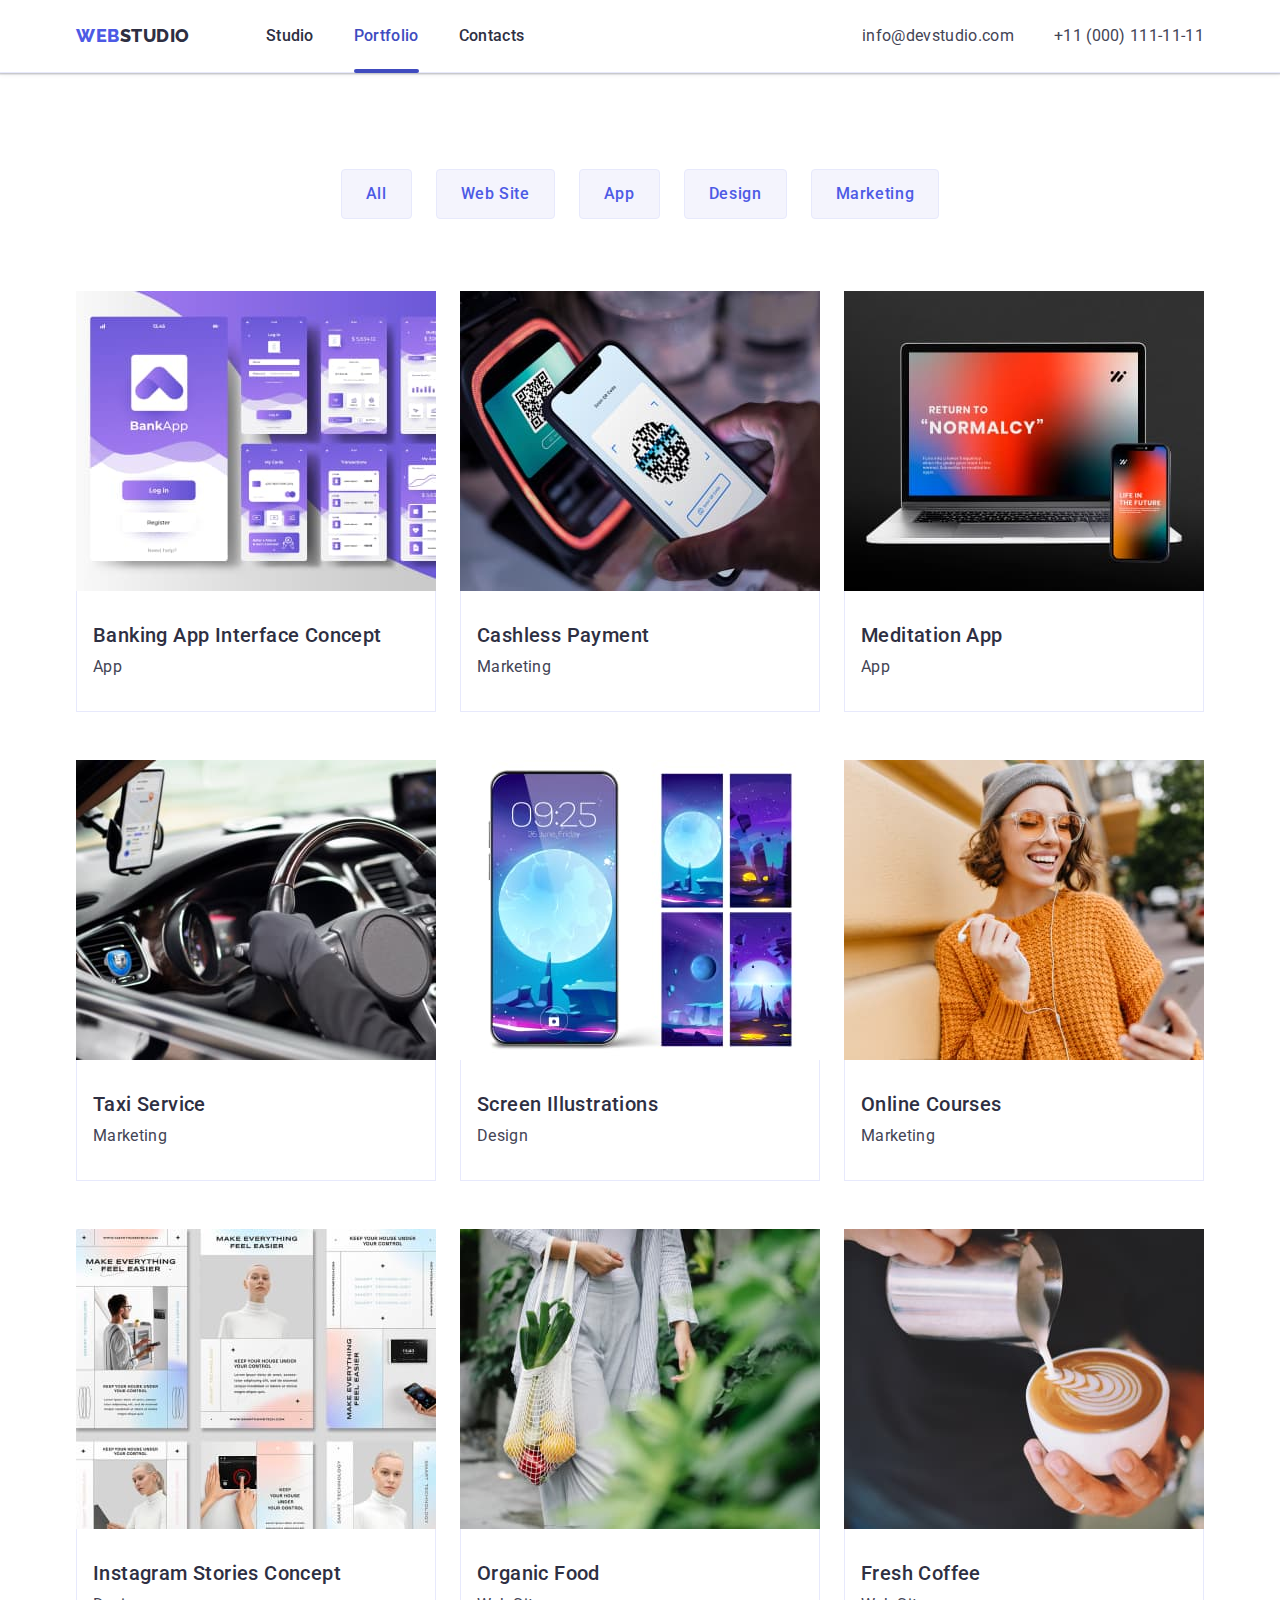
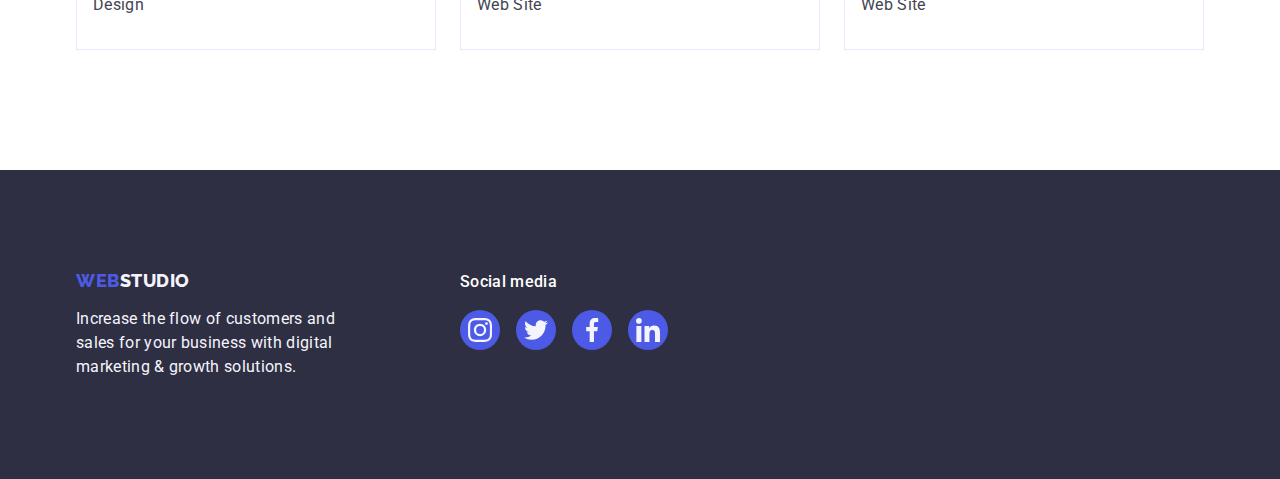
==== portfolio.html @ bb3ef331 "Initial commit" ====
<!DOCTYPE html>
<html lang="en">
  <head>
    <meta charset="UTF-8" />
    <meta name="description" content="web-design-studio" />
    <!--Fonts-->
    <link rel="preconnect" href="https://fonts.googleapis.com" />
    <link rel="preconnect" href="https://fonts.gstatic.com" crossorigin />
    <link
      rel="stylesheet"
      href="https://cdnjs.cloudflare.com/ajax/libs/modern-normalize/2.0.0/modern-normalize.min.css"
    />
    <link
      href="https://fonts.googleapis.com/css2?family=Raleway:wght@700;800&family=Roboto:wght@400;500;700;900&display=swap"
      rel="stylesheet"
    />

    <!--Custom styles-->
    <link rel="stylesheet" href="./css/styles.css" />
    <title>Портфоліо</title>
  </head>
  <body>
    <!-- Header section -->
    <header class="header">
      <div class="header-container container">
        <nav class="header-nav">
          <a class="header-logo link" href="./index.html"
            >Web<span class="header-logo-black">Studio</span></a
          >
          <ul class="header-list list">
            <li class="header-item">
              <a class="header-link link" href="./index.html">Studio</a>
            </li>
            <li class="header-item">
              <a class="header-link active link" href="./portfolio.html"
                >Portfolio</a
              >
            </li>
            <li class="header-item">
              <a class="header-link link" href="">Contacts</a>
            </li>
          </ul>
        </nav>
        <address class="address">
          <ul class="address-list list">
            <li class="address-item">
              <a class="address-link link" href="mailto:info@devstudio.com"
                >info@devstudio.com</a
              >
            </li>
            <li class="address-item">
              <a class="address-link link" href="tel:+110001111111"
                >+11 (000) 111-11-11</a
              >
            </li>
          </ul>
        </address>
      </div>
    </header>

    <!-- Portfolio main section -->
    <main>
      <section class="portfolio-section">
        <div class="container">
          <h1 class="visually-hidden">Portfolio</h1>
          <ul class="portfolio-filter list">
            <li class="filter-item">
              <button class="filter-button" type="button">All</button>
            </li>
            <li class="filter-item">
              <button class="filter-button" type="button">Web Site</button>
            </li>
            <li class="filter-item">
              <button class="filter-button" type="button">App</button>
            </li>
            <li class="filter-item">
              <button class="filter-button" type="button">Design</button>
            </li>
            <li class="filter-item">
              <button class="filter-button" type="button">Marketing</button>
            </li>
          </ul>
          <ul class="portfolio-galery list">
            <li class="portfolio-item">
              <div class="wrapper">
                <a class="project-link link" href="">
                  <img
                    class="portfolio-img img"
                    src="./images/portfolio/img-8.jpg"
                    alt="Banking-App-Interface-Concept"
                    width="360"
                    height="300"
                  />
                  <p class="overlay">
                    14 Stylish and User-Friendly App Design Concepts · Task
                    Manager App · Calorie Tracker App · Exotic Fruit Ecommerce
                    App · Cloud Storage App
                  </p>
                </a>
              </div>
              <div class="portfolio-container">
                <h2 class="portfolio-item-title">
                  Banking App Interface Concept
                </h2>
                <p class="portfolio-item-type">App</p>
              </div>
            </li>
            <li class="portfolio-item">
              <div class="wrapper">
                <a class="project-link link" href="">
                  <img
                    class="portfolio-img img"
                    src="./images/portfolio/img-7.jpg"
                    alt="Process-of-Cashless-Payment"
                    width="360"
                    height="300"
                  />
                  <p class="overlay">
                    14 Stylish and User-Friendly App Design Concepts · Task
                    Manager App · Calorie Tracker App · Exotic Fruit Ecommerce
                    App · Cloud Storage App
                  </p>
                </a>
              </div>
              <div class="portfolio-container">
                <h2 class="portfolio-item-title">Cashless Payment</h2>
                <p class="portfolio-item-type">Marketing</p>
              </div>
            </li>
            <li class="portfolio-item">
              <div class="wrapper">
                <a class="project-link link" href=""
                  ><img
                    class="portfolio-img img"
                    src="./images/portfolio/img-6.jpg"
                    alt="Example-of-Meditation-App-on-PC-and-Mobile-Phone"
                    width="360"
                    height="300"
                  />
                  <p class="overlay">
                    14 Stylish and User-Friendly App Design Concepts · Task
                    Manager App · Calorie Tracker App · Exotic Fruit Ecommerce
                    App · Cloud Storage App
                  </p>
                </a>
              </div>
              <div class="portfolio-container">
                <h2 class="portfolio-item-title">Meditation App</h2>
                <p class="portfolio-item-type">App</p>
              </div>
            </li>
            <li class="portfolio-item">
              <div class="wrapper">
                <a class="project-link link" href=""
                  ><img
                    class="portfolio-img img"
                    src="./images/portfolio/img-5.jpg"
                    alt="The-Car-Driver-uses-Taxi-Service-App"
                    width="360"
                    height="300"
                  />
                  <p class="overlay">
                    14 Stylish and User-Friendly App Design Concepts · Task
                    Manager App · Calorie Tracker App · Exotic Fruit Ecommerce
                    App · Cloud Storage App
                  </p>
                </a>
              </div>
              <div class="portfolio-container">
                <h2 class="portfolio-item-title">Taxi Service</h2>
                <p class="portfolio-item-type">Marketing</p>
              </div>
            </li>
            <li class="portfolio-item">
              <div class="wrapper">
                <a class="project-link link" href=""
                  ><img
                    class="portfolio-img img"
                    src="./images/portfolio/img-4.jpg"
                    alt="Examples-of-Screen-Illustration-on-Mobile-Phone"
                    width="360"
                    height="300"
                  />
                  <p class="overlay">
                    14 Stylish and User-Friendly App Design Concepts · Task
                    Manager App · Calorie Tracker App · Exotic Fruit Ecommerce
                    App · Cloud Storage App
                  </p>
                </a>
              </div>
              <div class="portfolio-container">
                <h2 class="portfolio-item-title">Screen Illustrations</h2>
                <p class="portfolio-item-type">Design</p>
              </div>
            </li>
            <li class="portfolio-item">
              <div class="wrapper">
                <a class="project-link link" href=""
                  ><img
                    class="portfolio-img img"
                    src="./images/portfolio/img-3.jpg"
                    alt="Woman-is-attanding-Online-Courses-via-Phone"
                    width="360"
                    height="300"
                  />
                  <p class="overlay">
                    14 Stylish and User-Friendly App Design Concepts · Task
                    Manager App · Calorie Tracker App · Exotic Fruit Ecommerce
                    App · Cloud Storage App
                  </p>
                </a>
              </div>
              <div class="portfolio-container">
                <h2 class="portfolio-item-title">Online Courses</h2>
                <p class="portfolio-item-type">Marketing</p>
              </div>
            </li>
            <li class="portfolio-item">
              <div class="wrapper">
                <a class="project-link link" href=""
                  ><img
                    class="portfolio-img img"
                    src="./images/portfolio/img-2.jpg"
                    alt="Example-of-Instagram-Stories-Concept"
                    width="360"
                    height="300"
                  />
                  <p class="overlay">
                    14 Stylish and User-Friendly App Design Concepts · Task
                    Manager App · Calorie Tracker App · Exotic Fruit Ecommerce
                    App · Cloud Storage App
                  </p>
                </a>
              </div>
              <div class="portfolio-container">
                <h2 class="portfolio-item-title">Instagram Stories Concept</h2>
                <p class="portfolio-item-type">Design</p>
              </div>
            </li>
            <li class="portfolio-item">
              <div class="wrapper">
                <a class="project-link link" href=""
                  ><img
                    class="portfolio-img img"
                    src="./images/portfolio/img-1.jpg"
                    alt="Woman-is-caring-Fresh-Fruits-and-Vegetables-in-the-Eco-Bag"
                    width="360"
                    height="300"
                  />
                  <p class="overlay">
                    14 Stylish and User-Friendly App Design Concepts · Task
                    Manager App · Calorie Tracker App · Exotic Fruit Ecommerce
                    App · Cloud Storage App
                  </p>
                </a>
              </div>
              <div class="portfolio-container">
                <h2 class="portfolio-item-title">Organic Food</h2>
                <p class="portfolio-item-type">Web Site</p>
              </div>
            </li>
            <li class="portfolio-item">
              <div class="wrapper">
                <a class="project-link link" href=""
                  ><img
                    class="portfolio-img img"
                    src="./images/portfolio/img.jpg"
                    alt="Process-of-Coffee-Making"
                    width="360"
                    height="300"
                  />
                  <p class="overlay">
                    14 Stylish and User-Friendly App Design Concepts · Task
                    Manager App · Calorie Tracker App · Exotic Fruit Ecommerce
                    App · Cloud Storage App
                  </p>
                </a>
              </div>
              <div class="portfolio-container">
                <h2 class="portfolio-item-title">Fresh Coffee</h2>
                <p class="portfolio-item-type">Web Site</p>
              </div>
            </li>
          </ul>
        </div>
      </section>
    </main>

    <!-- Footer section -->
    <footer class="footer">
      <div class="footer-container container">
        <div class="footer-logo-container">
          <a class="footer-logo link" href="./index.html"
            >Web<span class="footer-logo-white">Studio</span></a
          >
          <p class="footer-slogan">
            Increase the flow of customers and sales for your business with
            digital marketing & growth solutions.
          </p>
        </div>
        <div class="footer-social-container">
          <p class="footer-social-title">Social media</p>
          <ul class="footer-icon-list list">
            <li class="footer-icon-item">
              <a
                class="footer-social-link"
                href="https://www.instagram.com/"
                target="_blank"
                rel="noopener noreffer"
                aria-label="link to instagram"
              >
                <svg class="footer-social-icon" width="24" height="24">
                  <use href="./images/icons.svg#instagram"></use>
                </svg>
              </a>
            </li>
            <li class="footer-icon-item">
              <a
                class="footer-social-link"
                href="https://www.twitter.com/"
                target="_blank"
                rel="noopener noreffer"
                aria-label="link to twitter"
              >
                <svg class="footer-social-icon" width="24" height="24">
                  <use href="./images/icons.svg#twitter"></use>
                </svg>
              </a>
            </li>
            <li class="footer-icon-item">
              <a
                class="footer-social-link"
                href="https://www.facebook.com/"
                target="_blank"
                rel="noopener noreffer"
                aria-label="link to facebook"
              >
                <svg class="footer-social-icon" width="24" height="24">
                  <use href="./images/icons.svg#facebook"></use>
                </svg>
              </a>
            </li>
            <li class="footer-icon-item">
              <a
                class="footer-social-link"
                href="https://www.linkedin.com/"
                target="_blank"
                rel="noopener noreffer"
                aria-label="link to linkedin"
              >
                <svg class="footer-social-icon" width="24" height="24">
                  <use href="./images/icons.svg#linkedin"></use>
                </svg>
              </a>
            </li>
          </ul>
        </div>
      </div>
    </footer>
  </body>
</html>
---- css/styles.css ----
/* Common styles */
:root {
  --dark-color: rgb(46, 47, 66);
  --body-text-color: #434455;
  --primary-brand-color: #4d5ae5;
  --white-background-color: #ffffff;
  --pressed-state-color: #404bbf;
  --cloud-light-color: #f4f4fd;
  --cornflower-accent-color: #e7e9fc;
  --light-slate-color: #8e8f99;
}

.container {
  width: 1158px;
  margin-right: auto;
  margin-left: auto;
  padding-right: 15px;
  padding-left: 15px;
}
.section {
  padding-top: 60px;
  padding-bottom: 60px;
}
body {
  font-family: "Roboto", sans-serif;
  color: var(--body-text-color);
  background-color: var(--white-background-color);
}

.link {
  text-decoration: none;
  font-style: normal;
}
.list {
  list-style-type: none;
}

.img {
  display: block;
}
h1,
h2,
h3,
h4,
h5,
h6,
p {
  margin: 0;
}
ul,
ol {
  margin: 0;
  padding-top: 0;
  padding-inline-start: 0;
}
.visually-hidden {
  position: absolute;
  width: 1px;
  height: 1px;
  margin: -1px;
  border: 0;
  padding: 0;
  white-space: nowrap;
  clip-path: inset(100%);
  clip: rect(0 0 0 0);
  overflow: hidden;
}

/**
  |============================
  | Header styles
  |============================
*/
.header {
  border-bottom: 1px solid var(--cornflower-accent-color);
  box-shadow: 0px 1px 6px 0px rgba(46, 47, 66, 0.08),
    0px 1px 1px 0px rgba(46, 47, 66, 0.16),
    0px 2px 1px 0px rgba(46, 47, 66, 0.08);
}
.header-container {
  display: flex;
  justify-content: space-between;
}
.header-nav {
  display: flex;
  align-items: center;
}
.header-logo {
  display: flex;
  align-items: center;
  font-family: "Raleway", sans-serif;
  font-weight: 800;
  font-size: 18px;
  line-height: 1.17;
  letter-spacing: 0.03em;
  text-transform: uppercase;
  color: var(--primary-brand-color);
  margin-right: 76px;
}
.header-logo-black {
  color: var(--dark-color);
}

.header-list {
  display: flex;
  align-items: center;
  gap: 40px;
}
.header-item {
  position: relative;
}
.header-link {
  font-weight: 500;
  font-size: 16px;
  line-height: 1.5;
  letter-spacing: 0.02em;
  color: var(--dark-color);
  padding: 24px 0;
  transition: color 250ms cubic-bezier(0.4, 0, 0.2, 1);
  position: relative;
  display: block;
}

.header-link:hover,
.header-link:focus {
  color: var(--pressed-state-color);
}
.header-link:active {
  color: var(--pressed-state-color);
}
.active {
  color: var(--pressed-state-color);
}
.header-link.active::after {
  content: "";
  color: var(--pressed-state-color);
  background-color: var(--pressed-state-color);
  bottom: -1px;
  left: 0;
  display: block;
  position: absolute;
  width: 100%;
  border-radius: 2px;
  height: 4px;
}

.address {
  font-style: normal;
}
.address-list {
  display: flex;
  align-items: center;
  gap: 40px;
}
.address-item {
  padding-top: 24px;
  padding-bottom: 24px;
}
.address-link {
  font-size: 16px;
  line-height: 1.5;
  letter-spacing: 0.02em;
  color: var(--body-text-color);
  transition: color 250ms cubic-bezier(0.4, 0, 0.2, 1);
}

.address-link:hover,
.address-link:focus {
  color: var(--pressed-state-color);
}
/**
  |============================
  | Hero styles
  |============================
*/
.main {
}
.section-hero {
  background-color: var(--dark-color);
  background-image: linear-gradient(
      rgba(46, 47, 66, 0.7),
      rgba(46, 47, 66, 0.7)
    ),
    url(../images/people-office.jpg);
  background-repeat: no-repeat;
  background-position: center;
  background-size: cover;
  background-clip: border-box;
  max-width: 1440px;
  padding-top: 188px;
  padding-bottom: 188px;
  margin: 0 auto;
}
.hero-title {
  font-weight: 700;
  font-size: 56px;
  line-height: 1.07;
  letter-spacing: 0.02em;
  color: var(--white-background-color);
  text-align: center;
  margin-bottom: 48px;
  max-width: 496px;
  margin-right: auto;
  margin-left: auto;
}
.hero-button {
  cursor: pointer;
  font-family: inherit;
  font-weight: 500;
  font-size: 16px;
  line-height: 1.5;
  letter-spacing: 0.04em;
  color: var(--white-background-color);
  background-color: var(--primary-brand-color);
  display: block;
  margin-right: auto;
  margin-left: auto;
  min-width: 169px;
  min-height: 56px;
  border: none;
  border-radius: 4px;
  box-shadow: 0px 4px 4px 0px rgba(0, 0, 0, 0.15);
  transition: background-color 250ms cubic-bezier(0.4, 0, 0.2, 1);
}
.hero-button:hover,
.hero-button:focus {
  background-color: var(--pressed-state-color);
}

/**
  |============================
  | Benefits styles
  |============================
*/
.section-benefits {
  padding: 120px 0;
}
.benefits-title {
}
.benefits-list {
  display: flex;
  gap: 24px;
}
.benefits-item {
  width: 264px;
}
.benefits-icon-container {
  display: flex;
  background-color: var(--cloud-light-color);
  border-radius: 4px;
  align-items: center;
  padding: 24px 100px;
  justify-content: center;
  margin-bottom: 8px;
}
.benefits-icon {
}
.benefits-name {
  font-weight: 500;
  font-size: 20px;
  line-height: 1.2;
  letter-spacing: 0.02em;
  color: var(--dark-color);
  margin-bottom: 8px;
}
.benefits-descritpion {
  font-size: 16px;
  line-height: 1.5;
  letter-spacing: 0.02em;
  color: var(--body-text-color);
}

/**
  |============================
  | Servises styles
  |============================
*/
.section-services {
  padding-bottom: 120px;
}
.services-title {
  font-weight: 700;
  font-size: 36px;
  line-height: 1.11;
  text-align: center;
  letter-spacing: 0.02em;
  text-transform: capitalize;
  color: var(--dark-color);
  margin-bottom: 72px;
}
.services-list {
  display: flex;
  justify-content: space-between;
  gap: 24px;
}
.services-item {
  transition: 250ms cubic-bezier(0.4, 0, 0.2, 1);
}
.services-item:hover,
.services-item:focus {
  transform: scale(1.05);
}

.services-img {
  display: block;
}

/**
  |============================
  | Team section styles
  |============================
*/
.section-team {
  background-color: var(--cloud-light-color);
  padding-top: 120px;
  padding-bottom: 120px;
}
.team-title {
  font-weight: 700;
  font-size: 36px;
  line-height: 1.11;
  text-align: center;
  letter-spacing: 0.02em;
  text-transform: capitalize;
  color: var(--dark-color);
  margin-bottom: 72px;
}
.team-list {
  display: flex;
  justify-content: space-between;
  gap: 24px;
}
.team-member {
  background-color: var(--white-background-color);
  border-radius: 0px 0px 4px 4px;
  box-shadow: 0px 2px 1px 0px rgba(46, 47, 66, 0.08),
    0px 1px 1px 0px rgba(46, 47, 66, 0.16),
    0px 1px 6px 0px rgba(46, 47, 66, 0.08);
}
.team-img {
}
.container-employee {
  padding: 32px 0;
}
.member-name {
  font-weight: 500;
  font-size: 20px;
  line-height: 1.2;
  text-align: center;
  letter-spacing: 0.02em;
  color: var(--dark-color);
  margin-bottom: 8px;
}
.member-position {
  font-size: 16px;
  line-height: 1.5;
  text-align: center;
  letter-spacing: 0.02em;
  color: var(--body-text-color);
  margin-bottom: 8px;
}
.team-icons-container {
  padding-top: 8px;
}
.team-icon-list {
  display: flex;
  justify-content: center;
  gap: 24px;
}

.team-icon-item {
}

.team-network-link {
  width: 100%;
  height: 100%;
  width: 40px;
  height: 40px;
  display: flex;
  justify-content: center;
  align-items: center;
  background-color: var(--primary-brand-color);
  border-radius: 50%;
  transition: background-color 250ms cubic-bezier(0.4, 0, 0.2, 1);
}
.team-network-link:hover,
.team-network-link:focus {
  background-color: var(--pressed-state-color);
}
.team-section-icon {
  display: block;
  fill: var(--cloud-light-color);
}
/**
  |============================
  | Customer section
  |============================
*/
.customer-section {
  padding-top: 120px;
  padding-bottom: 120px;
}

.customers-title {
  display: flex;
  justify-content: center;
  color: var(--dark-color);
  text-align: center;
  font-size: 36px;
  line-height: 1.11;
  letter-spacing: 0.72px;
  text-transform: capitalize;
  margin-right: auto;
  margin-left: auto;
  margin-bottom: 72px;
}
.customer-list {
  display: flex;
  gap: 24px;
}
.customers-item {
}

.customers-link {
  display: flex;
  align-items: center;
  justify-content: center;
  color: var(--light-slate-color);
  border: 1px solid var(--light-slate-color);
  border-radius: 4px;
  width: 168px;
  height: 88px;
  padding: 16px 32px;
  transition: border-color 250ms cubic-bezier(0.4, 0, 0.2, 1),
    color 250ms cubic-bezier(0.4, 0, 0.2, 1);
}

.customers-link:hover,
.customers-link:focus {
  border-color: var(--pressed-state-color);
  color: var(--pressed-state-color);
  transform: scale(1.05);
}
.customers-icon {
  display: inline-block;
  fill: currentColor;
}

/**
  |============================
  | Footer styles
  |============================
*/
.footer {
  background-color: var(--dark-color);
  padding-top: 100px;
  padding-bottom: 100px;
}
.footer-container {
  display: flex;
  justify-content: flex-start;
  align-items: baseline;
}
.footer-logo-container {
  margin-right: 120px;
}
.footer-logo {
  font-family: "Raleway", sans-serif;
  font-weight: 800;
  font-size: 18px;
  line-height: 1.17;
  letter-spacing: 0.03em;
  text-transform: uppercase;
  color: var(--primary-brand-color);
}
.footer-logo {
  display: inline-block;
  margin-bottom: 16px;
}
.footer-logo-white {
  color: var(--cloud-light-color);
}
.footer-slogan {
  font-size: 16px;
  line-height: 1.5;
  letter-spacing: 0.02em;
  color: var(--cloud-light-color);
  max-width: 264px;
}
.footer-social-container {
}
.footer-social-title {
  font-size: 16px;
  font-weight: 500;
  line-height: 1.5;
  letter-spacing: 0.32px;
  color: var(--white-background-color);
  margin-bottom: 16px;
}
.footer-icon-list {
  display: flex;
  justify-content: flex-start;
  gap: 16px;
}
.footer-icon-item {
  width: 40px;
  height: 40px;
}

.footer-social-link {
  display: flex;
  justify-content: center;
  align-items: center;
  background-color: var(--primary-brand-color);
  border-radius: 50%;
  width: 100%;
  height: 100%;
  transition: background-color 250ms cubic-bezier(0.4, 0, 0.2, 1);
  margin: 0 auto;
}
.footer-social-link:hover,
.footer-social-link:focus {
  background-color: #31d0aa;
}
.footer-social-icon {
  display: block;
  fill: #f4f4fd;
}
/**
  |============================
  | Portfolio styles
  |============================
*/

.portfolio-section {
  padding: 96px 0 120px 0;
}

.portfolio-filter {
  display: flex;
  justify-content: center;
  margin-right: auto;
  margin-left: auto;
  gap: 24px;
  margin-bottom: 72px;
}
.filter-item {
}
.filter-button {
  font-weight: 500;
  font-size: 16px;
  line-height: 1.5;
  letter-spacing: 0.04em;
  cursor: pointer;
  color: var(--primary-brand-color);
  background-color: var(--cloud-light-color);
  border: 1px solid var(--cornflower-accent-color);
  border-radius: 4px;
  padding: 12px 24px;
  transition: background-color 250ms cubic-bezier(0.4, 0, 0.2, 1),
    border 250ms cubic-bezier(0.4, 0, 0.2, 1),
    color 250ms cubic-bezier(0.4, 0, 0.2, 1);
}
.filter-button:hover,
.filter-button:focus {
  color: var(--white-background-color);
  background-color: var(--pressed-state-color);
  border: 1px solid transparent;
}

.portfolio-galery {
  display: flex;
  flex-wrap: wrap;
  flex-direction: row;
  row-gap: 48px;
  column-gap: 24px;
}
.project-link {
  color: var(--body-text-color);
  position: relative;
}
.portfolio-item {
  width: calc((100% - 48px) / 3);
  transition: box-shadow 250ms cubic-bezier(0.4, 0, 0.2, 1);
}
.portfolio-item:hover,
.portfolio-item:focus {
  box-shadow: 0px 2px 1px 0px rgba(46, 47, 66, 0.08),
    0px 1px 1px 0px rgba(46, 47, 66, 0.16),
    0px 1px 6px 0px rgba(46, 47, 66, 0.08);
}
.portfolio-container {
  border: 1px solid var(--cornflower-accent-color);
  border-top: none;
  padding: 32px 16px;
}
/* margin-right: 24px;
  margin-bottom: 24px;
}
.portfolio-item:nth-child(3n) {
  margin-right: 0;
}
.portfolio-item:nth-child(3n) {
  margin-bottom: 0;
} */
.wrapper:hover .overlay {
  transform: translateY(0);
}
.portfolio-img {
}
.wrapper {
  overflow: hidden;
}
.overlay {
  padding: 40px 32px;
  background-color: var(--primary-brand-color);
  position: absolute;
  top: 0;
  left: 0;
  width: 100%;
  height: 100%;
  color: var(--cloud-light-color);
  font-size: 16px;
  line-height: 1.5;
  letter-spacing: 0.32px;
  transform: translateY(100%);
  transition: transform 250ms cubic-bezier(0.4, 0, 0.2, 1);
}
.portfolio-item-title {
  font-weight: 500;
  font-size: 20px;
  line-height: 1.2;
  letter-spacing: 0.02em;
  color: var(--dark-color);
  margin-bottom: 8px;
}
.portfolio-item-type {
  font-size: 16px;
  line-height: 1.5;
  letter-spacing: 0.02em;
}
/**
  |============================
  | Modal window
  |============================
*/

.backdrop {
  position: fixed;
  background: rgba(46, 47, 66, 0.4);
  width: 100%;
  height: 100%;
  top: 0;
  left: 0;
  transition: opacity 250ms cubic-bezier(0.4, 0, 0.2, 1),
    visibility 250ms cubic-bezier(0.4, 0, 0.2, 1);
}

.modal {
  position: absolute;
  top: 50%;
  left: 50%;
  transform: translate(-50%, -50%) scale(1);
  width: 408px;
  min-height: 584px;
  background: #fcfcfc;
  box-shadow: 0px 1px 1px rgba(0, 0, 0, 0.14), 0px 1px 3px rgba(0, 0, 0, 0.12),
    0px 2px 1px rgba(0, 0, 0, 0.2);
  border-radius: 4px;
  transition: transform 250ms cubic-bezier(0.4, 0, 0.2, 1);
}

/*Hidden state*/
.backdrop.is-hidden {
  opacity: 0;
  visibility: hidden;
  pointer-events: none;
}

.modal-button {
  position: absolute;
  top: 24px;
  right: 24px;
  width: 24px;
  height: 24px;
  border-radius: 50%;
  display: flex;
  align-items: center;
  justify-content: center;
  background-color: #e7e9fc;
  border: 1px solid rgba(0, 0, 0, 0.1);
  padding: 0;
  cursor: pointer;
  fill: var(--dark-color);
  transition: background-color 250ms cubic-bezier(0.4, 0, 0.2, 1),
    border 250ms cubic-bezier(0.4, 0, 0.2, 1);
}
.modal-button:hover,
.modal-button:focus {
  border: none;
  background-color: #404bbf;
  fill: var(--white-background-color);
}
.close-icon {
  transition: fill 250ms cubic-bezier(0.4, 0, 0.2, 1);
}
.close-icon:hover,
.close-icon:focus {
}
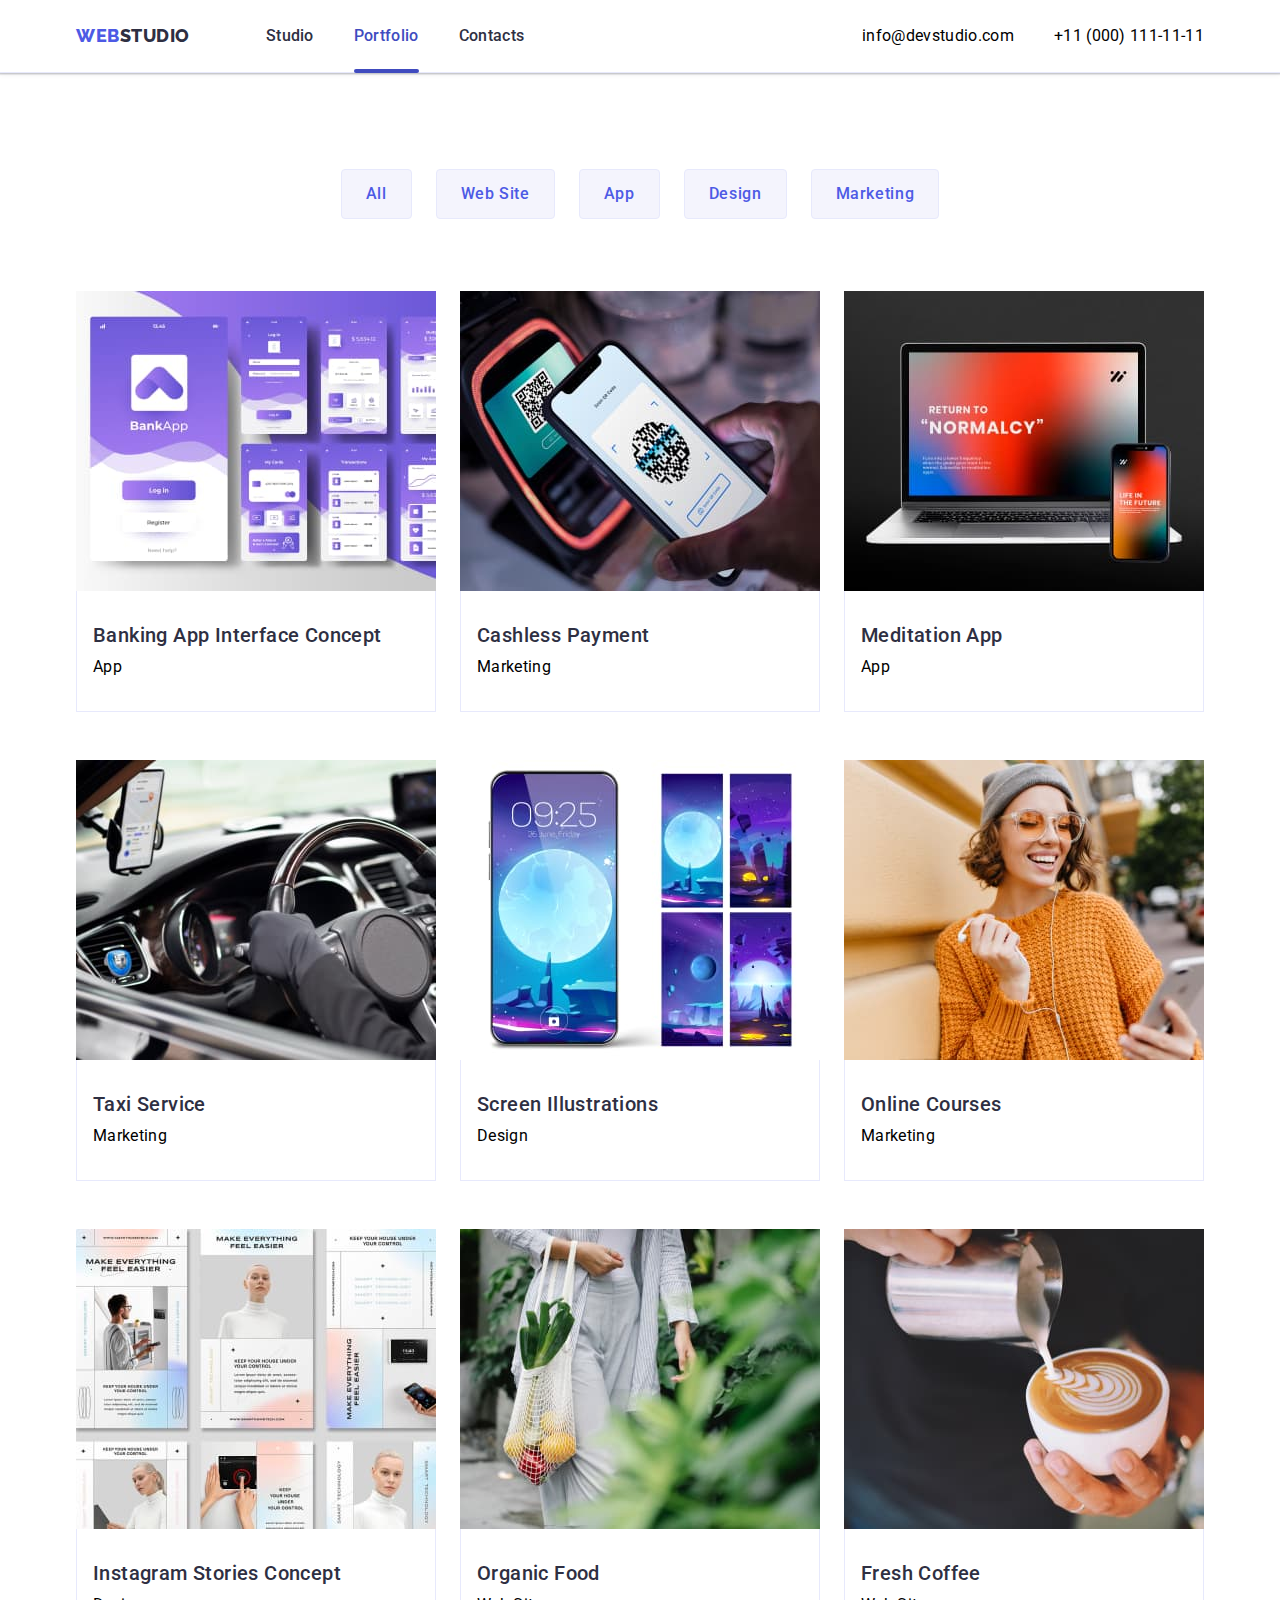
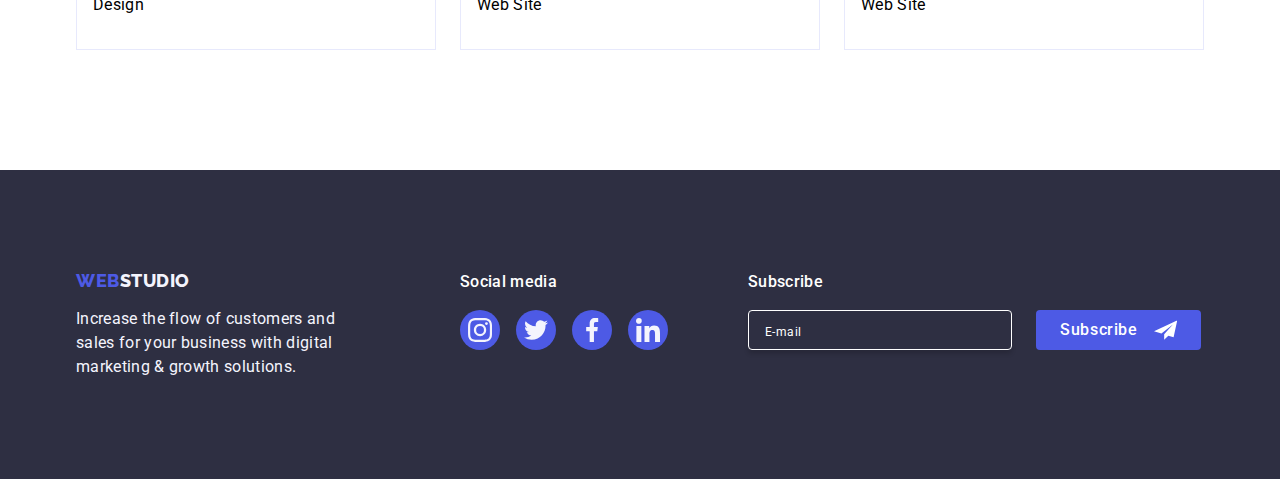
==== commit 0a13a9fb: "Subscribe form added to Portfolio page" ====
--- a/portfolio.html
+++ b/portfolio.html
@@ -355,6 +355,26 @@
             </li>
           </ul>
         </div>
+        <div class="footer-subscribe-container">
+          <p class="footer-subscribe-title">Subscribe</p>
+          <form class="subscribe-form">
+            <label class="subscribe-field" for="subscribe-input">
+              <input
+                class="subscribe-input"
+                id="subscribe-input"
+                type="email"
+                name="subscribe_email"
+                placeholder="E-mail"
+              />
+            </label>
+            <button class="subscribe-button" type="submit">
+              Subscribe
+              <svg class="subscribe-icon" width="24" height="24">
+                <use href="./images/icons.svg#icon-subscribe"></use>
+              </svg>
+            </button>
+          </form>
+        </div>
       </div>
     </footer>
   </body>
--- a/css/styles.css
+++ b/css/styles.css
@@ -1,6 +1,8 @@
 /* Common styles */
 :root {
   --dark-color: rgb(46, 47, 66);
+  --navy-blue-transparent: rgba(46, 47, 66, 0.4);
+  --navy-blue-modal: #2E2F42
   --body-text-color: #434455;
   --primary-brand-color: #4d5ae5;
   --white-background-color: #ffffff;
@@ -8,6 +10,7 @@
   --cloud-light-color: #f4f4fd;
   --cornflower-accent-color: #e7e9fc;
   --light-slate-color: #8e8f99;
+  --dairy-background-color: #fcfcfc;
 }
 
 .container {
@@ -488,6 +491,7 @@
   max-width: 264px;
 }
 .footer-social-container {
+  margin-right: 80px;
 }
 .footer-social-title {
   font-size: 16px;
@@ -525,6 +529,74 @@
 .footer-social-icon {
   display: block;
   fill: #f4f4fd;
+}
+.footer-subscribe-container {
+  display: block;
+}
+.footer-subscribe-title {
+  color: var(--white-background-color);
+  font-size: 16px;
+  font-weight: 500;
+  line-height: 1.5;
+  letter-spacing: 0.32px;
+  margin-bottom: 16px;
+}
+.subscribe-form {
+  display: flex;
+}
+.subscribe-field {
+  display: block;
+  flex-direction: column;
+  margin-right: 24px;
+}
+.subscribe-label {
+  display: block;
+}
+.subscribe-input {
+  border-radius: 4px;
+  border: 1px solid var(--white-background-color);
+  box-shadow: 0px 4px 4px 0px rgba(0, 0, 0, 0.15);
+  background-color: transparent;
+  padding: 8px 16px;
+  width: 264px;
+  height: 40px;
+  outline: transparent;
+}
+
+.subscribe-input::placeholder {
+  color: var(--white, #fff);
+  font-size: 12px;
+  line-height: 2;
+  letter-spacing: 0.48px;
+}
+
+.subscribe-button {
+  cursor: pointer;
+  color: var(--white-background-color);
+  text-align: center;
+  font-size: 16px;
+  font-family: inherit;
+  font-weight: 500;
+  line-height: 1.5;
+  letter-spacing: 0.64px;
+  border-radius: 4px;
+  border: transparent;
+  background: var(--primary-brand-color);
+  display: inline-flex;
+  padding: 8px 24px;
+  justify-content: center;
+  align-items: center;
+  max-width: 165px;
+  max-height: 40px;
+  gap: 16px;
+  transition: background-color 250ms cubic-bezier(0.4, 0, 0.2, 1);
+}
+.subscribe-button:hover,
+.subscribe-button:focus {
+  background-color: var(--pressed-state-color);
+}
+.subscribe-icon {
+  fill: #fff;
 }
 /**
   |============================
@@ -639,6 +711,7 @@
   line-height: 1.5;
   letter-spacing: 0.02em;
 }
+
 /**
   |============================
   | Modal window
@@ -663,11 +736,12 @@
   transform: translate(-50%, -50%) scale(1);
   width: 408px;
   min-height: 584px;
-  background: #fcfcfc;
+  background-color: var(--dairy-background-color);
   box-shadow: 0px 1px 1px rgba(0, 0, 0, 0.14), 0px 1px 3px rgba(0, 0, 0, 0.12),
     0px 2px 1px rgba(0, 0, 0, 0.2);
   border-radius: 4px;
   transition: transform 250ms cubic-bezier(0.4, 0, 0.2, 1);
+  padding: 72px 24px 24px;
 }
 
 /*Hidden state*/
@@ -677,7 +751,7 @@
   pointer-events: none;
 }
 
-.modal-button {
+.modal-close-button {
   position: absolute;
   top: 24px;
   right: 24px;
@@ -687,7 +761,7 @@
   display: flex;
   align-items: center;
   justify-content: center;
-  background-color: #e7e9fc;
+  background-color: var();
   border: 1px solid rgba(0, 0, 0, 0.1);
   padding: 0;
   cursor: pointer;
@@ -695,8 +769,8 @@
   transition: background-color 250ms cubic-bezier(0.4, 0, 0.2, 1),
     border 250ms cubic-bezier(0.4, 0, 0.2, 1);
 }
-.modal-button:hover,
-.modal-button:focus {
+.modal-close-button:hover,
+.modal-close-button:focus {
   border: none;
   background-color: #404bbf;
   fill: var(--white-background-color);
@@ -707,3 +781,157 @@
 .close-icon:hover,
 .close-icon:focus {
 }
+
+.modal-caption {
+  display: block;
+  text-align: center;
+  margin-bottom: 16px;
+  width: 360px;
+  font-size: 16px;
+  font-weight: 500;
+  line-height: 1.5;
+  letter-spacing: 0.02em;
+  color: var(--dark-color);
+  text-align: center;
+}
+.modal-form {
+  
+}
+.modal-form-field {
+  position: relative;
+  display: block;
+  margin-bottom: 8px;
+}
+.modal-form-label {
+  display: block;
+  margin-bottom: 4px;
+  color: var(--light-slate-color);
+  font-size: 12px;
+  line-height: 1.16;
+  letter-spacing: 0.48px;
+}
+.modal-form-input {
+  width: 100%;
+  height: 40px;
+  padding: 11px 16px 11px 38px;
+  border-radius: 4px;
+  background-color: transparent;
+  border: 1px solid var(--navy-blue-transparent);
+  outline: transparent;
+  font-size: 18px;
+  color: var(--navy-blue-modal);
+  transition: border-color 250ms cubic-bezier(0.4, 0, 0.2, 1),
+  fill 250ms cubic-bezier(0.4, 0, 0.2, 1);
+}
+.modal-form-input:focus {
+  border-color: var(--primary-brand-color);
+}
+.modal-form-input:focus + .modal-form-icon {
+  fill: var(--primary-brand-color);
+}
+.modal-form-icon {
+  fill: var(--dark-color);
+  position: absolute;
+  bottom: 8px;
+  left: 16px;
+  transform: translateX(-50%);
+}
+.modal-form-textarea {
+  width: 100%;
+  height: 120px;
+  resize:none;
+  background-color: transparent;
+  border-radius: 4px;
+  border: 1px solid var(--navy-blue-transparent);
+  color: var(--body-text-color);
+  font-size: 18px;
+  line-height: 1.17;
+  letter-spacing: 0.48px;
+  outline: transparent;
+  padding: 11px 16px;
+  transition: border-color 250ms cubic-bezier(0.4, 0, 0.2, 1),
+  color 250ms cubic-bezier(0.4, 0, 0.2, 1);
+}
+.modal-form-textarea::placeholder {
+  color: var(--navy-blue-transparent);
+  font-size: 12px;
+  line-height: 1.17;
+  letter-spacing: 0.48px;
+}
+.modal-form-textarea:focus-within {
+  border-color: var(--primary-brand-color);
+}
+.modal-form-agreement {
+  display: flex;
+  align-items: center;
+  margin-bottom: 24px;
+  gap: 8px;
+}
+ .modal-form-checkbox {
+  height: 40px;
+  width: 40px;
+
+}
+.modal-form-custom-checkbox {
+ display:flex;
+ align-items: center;
+ justify-content: center;
+    width: 16px;
+  height:16px;
+  border-radius: 2px;
+  border: 1px solid var(--navy-blue-transparent);
+  transition: border-color 250ms cubic-bezier(0.4, 0, 0.2, 1),
+   background-color 250ms cubic-bezier(0.4, 0, 0.2, 1);
+  
+  }
+
+.modal-form-checkbox:checked + .modal-form-custom-checkbox {
+border-color: var(--pressed-state-color);
+background-color: var(--pressed-state-color);
+}
+.modal-form-checkbox-icon {
+  transform: scale(0.4);
+  opacity: 0;
+  transition: opacity 250ms cubic-bezier(0.4, 0, 0.2, 1) 150ms, transform 250ms cubic-bezier(0.4, 0, 0.2, 1) 150ms;
+}
+.modal-form-checkbox:checked + .modal-form-custom-checkbox > .modal-form-checkbox-icon {
+  opacity: 1;
+  transform: scale(1);
+}
+.modal-form-agreement-desc {
+  color: var(--light-slate-color);
+font-size: 12px;
+font-family: Roboto;
+line-height: 1.17;
+letter-spacing: 0.48px;
+user-select: none;
+}
+.modal-form-link {
+  color: var(--primary-brand-color);
+  text-decoration: underline;
+}
+.modal-send-button {
+   cursor: pointer;
+   padding: 16px 32px;
+  font-family: inherit;
+  font-weight: 500;
+  font-size: 16px;
+  line-height: 1.5;
+  letter-spacing: 0.04em;
+  color: var(--white-background-color);
+  background-color: var(--primary-brand-color);
+  display: block;
+  margin-right: auto;
+  margin-left: auto;
+  min-width: 169px;
+  min-height: 56px;
+  border: none;
+  border-radius: 4px;
+  box-shadow: 0px 4px 4px 0px rgba(0, 0, 0, 0.15);
+  transition: background-color 250ms cubic-bezier(0.4, 0, 0.2, 1);
+}
+.modal-send-button:hover,
+.modal-send-button:focus {
+  background-color: var(--pressed-state-color);
+}
+
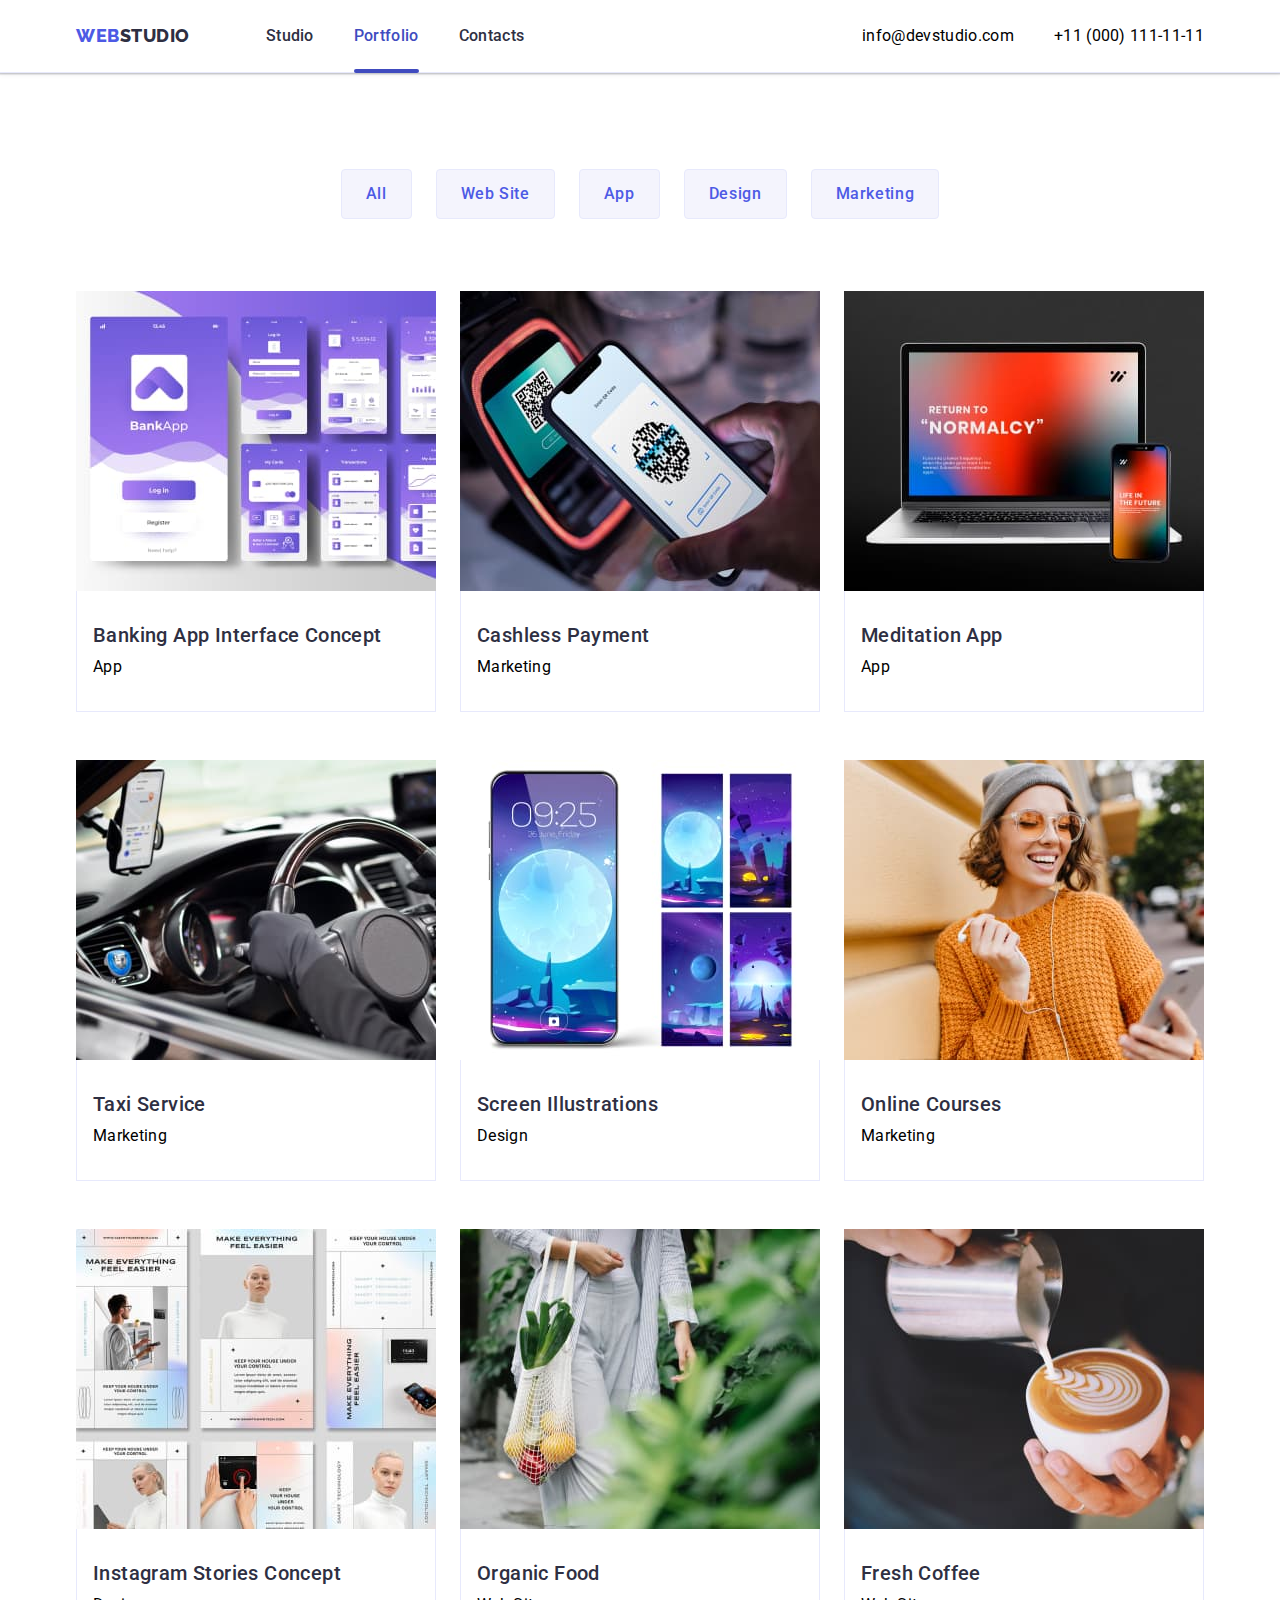
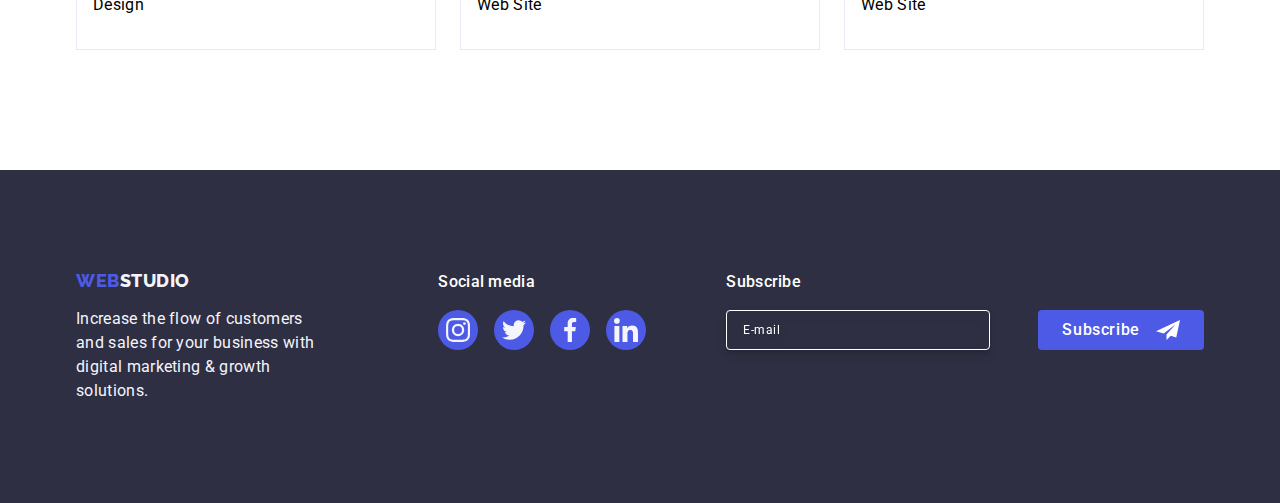
==== commit d4c506ae: "Corrected mistakes" ====
--- a/portfolio.html
+++ b/portfolio.html
@@ -363,7 +363,7 @@
                 class="subscribe-input"
                 id="subscribe-input"
                 type="email"
-                name="subscribe_email"
+                name="subscribe-email"
                 placeholder="E-mail"
               />
             </label>
--- a/css/styles.css
+++ b/css/styles.css
@@ -543,6 +543,7 @@
 }
 .subscribe-form {
   display: flex;
+  gap:24px;
 }
 .subscribe-field {
   display: block;
@@ -561,10 +562,15 @@
   width: 264px;
   height: 40px;
   outline: transparent;
+  font-size: 12px;
+  line-height: 1.5;
+  letter-spacing: 0.04em;
+  color: #ffffff;
+  filter: drop-shadow(0px 4px 4px rgba(0, 0, 0, 0.15));
 }
 
 .subscribe-input::placeholder {
-  color: var(--white, #fff);
+  color: var(--white-background-color);
   font-size: 12px;
   line-height: 2;
   letter-spacing: 0.48px;
@@ -586,9 +592,8 @@
   padding: 8px 24px;
   justify-content: center;
   align-items: center;
-  max-width: 165px;
+  min-width: 165px;
   max-height: 40px;
-  gap: 16px;
   transition: background-color 250ms cubic-bezier(0.4, 0, 0.2, 1);
 }
 .subscribe-button:hover,
@@ -597,6 +602,7 @@
 }
 .subscribe-icon {
   fill: #fff;
+  margin-left: 16px; 
 }
 /**
   |============================
@@ -798,22 +804,25 @@
   
 }
 .modal-form-field {
-  position: relative;
-  display: block;
-  margin-bottom: 8px;
+ margin-bottom: 8px;
+
 }
 .modal-form-label {
   display: block;
+  font-size: 12px; 
+  line-height: 1.17; 
+  letter-spacing: 0.04em;
+  color: var(--light-slate-color);
   margin-bottom: 4px;
-  color: var(--light-slate-color);
-  font-size: 12px;
-  line-height: 1.16;
-  letter-spacing: 0.48px;
+}
+.input-container{
+position: relative;
 }
 .modal-form-input {
+  
   width: 100%;
   height: 40px;
-  padding: 11px 16px 11px 38px;
+  padding-left: 38px;
   border-radius: 4px;
   background-color: transparent;
   border: 1px solid var(--navy-blue-transparent);
@@ -832,9 +841,10 @@
 .modal-form-icon {
   fill: var(--dark-color);
   position: absolute;
-  bottom: 8px;
+  top: 50%;
   left: 16px;
-  transform: translateX(-50%);
+  transform: translateY(-50%);
+  transition: fill 250ms cubic-bezier(0.4, 0, 0.2, 1);
 }
 .modal-form-textarea {
   width: 100%;
